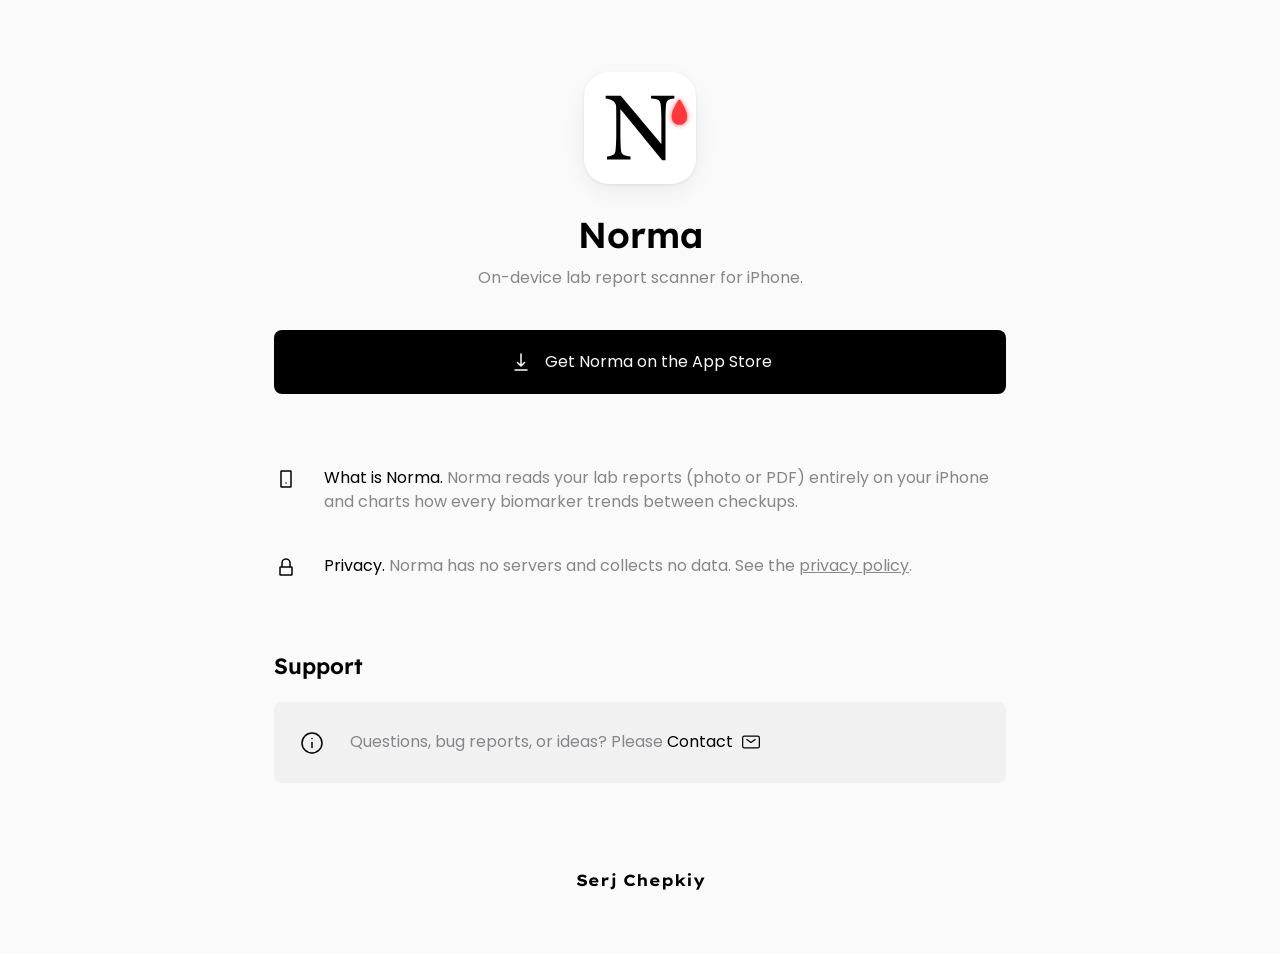
==== index.html @ 56deb4cc "Add the app icon to the page and refresh the stale favicons The site's icons still showed an older m" ====
<!doctype html>
<html lang="en">
<head>
  <meta charset="utf-8">
  <meta name="viewport" content="width=device-width, initial-scale=1">
  <title>Norma — lab results tracker for iPhone</title>
  <meta name="description" content="Norma reads your lab reports on your iPhone and charts how every biomarker trends between checkups.">
  <link rel="canonical" href="https://norma.serj.design/">
  <meta name="apple-itunes-app" content="app-id=6787452888">
  <meta property="og:type" content="website">
  <meta property="og:url" content="https://norma.serj.design/">
  <meta property="og:title" content="Norma — lab results tracker for iPhone">
  <meta property="og:description" content="Norma reads your lab reports on your iPhone and charts how every biomarker trends between checkups.">
  <meta property="og:image" content="https://norma.serj.design/apple-touch-icon.png">
  <link rel="icon" href="favicon.ico" sizes="any">
  <link rel="icon" type="image/png" sizes="32x32" href="favicon-32x32.png">
  <link rel="icon" type="image/png" sizes="16x16" href="favicon-16x16.png">
  <link rel="apple-touch-icon" href="apple-touch-icon.png">
  <link rel="preconnect" href="https://fonts.googleapis.com">
  <link rel="preconnect" href="https://fonts.gstatic.com" crossorigin>
  <link href="https://fonts.googleapis.com/css2?family=Lexend:wght@600&family=Lexend+Exa:wght@700&family=Poppins&display=swap" rel="stylesheet">
  <link rel="stylesheet" href="style.css">
</head>
<body>
<main>
  <img class="appicon" src="icon.svg" width="112" height="112" alt="Norma app icon">
  <h1 class="with-lede">Norma</h1>
  <p class="lede">On-device lab report scanner for iPhone.</p>

  <div class="get">
    <a class="cta" id="cta" href="https://apps.apple.com/app/id6787452888"><svg width="24" height="24" class="icon" stroke-width="1.5" viewBox="0 0 24 24" fill="none" xmlns="http://www.w3.org/2000/svg"><path d="M6 20H18" stroke="currentColor" stroke-linecap="round" stroke-linejoin="round"/><path d="M12 4V16M12 16L15.5 12.5M12 16L8.5 12.5" stroke="currentColor" stroke-linecap="round" stroke-linejoin="round"/></svg><span class="cta-label">Get Norma on the App Store</span></a>
  </div>

  <div class="escape" id="escape" hidden>
    <svg width="24" height="24" class="icon" stroke-width="1.5" viewBox="0 0 24 24" fill="none" xmlns="http://www.w3.org/2000/svg"><path d="M21 3L14 10" stroke="currentColor" stroke-linecap="round" stroke-linejoin="round"/><path d="M21 8V3H16" stroke="currentColor" stroke-linecap="round" stroke-linejoin="round"/><path d="M21 14V19.4C21 19.7314 20.7314 20 20.4 20H4.6C4.26863 20 4 19.7314 4 19.4V4.6C4 4.26863 4.26863 4 4.6 4H10" stroke="currentColor" stroke-linecap="round" stroke-linejoin="round"/></svg>
    <div>
      <p><b>Still here?</b> <span id="escape-app">This app</span> is holding the App Store link inside its own browser. Open this page in your browser instead:</p>
      <ol>
        <li>Tap <span class="chip">•••</span> in the top-right corner.</li>
        <li>Choose <b id="escape-exit">Open in browser</b>.</li>
        <li>Tap <b>Get Norma on the App Store</b> again.</li>
      </ol>
      <button type="button" class="copy" id="copy" hidden>Copy the App Store link</button>
    </div>
  </div>

  <div class="row"><svg width="24" height="24" class="icon" stroke-width="1.5" viewBox="0 0 24 24" fill="none" xmlns="http://www.w3.org/2000/svg"><path d="M12 16.01L12.01 15.9989" stroke="currentColor" stroke-linecap="round" stroke-linejoin="round"/><path d="M7 19.4V4.6C7 4.26863 7.26863 4 7.6 4H16.4C16.7314 4 17 4.26863 17 4.6V19.4C17 19.7314 16.7314 20 16.4 20H7.6C7.26863 20 7 19.7314 7 19.4Z" stroke="currentColor" stroke-width="1.5"/></svg><p><b>What is Norma.</b> Norma reads your lab reports (photo or PDF) entirely on your iPhone and charts how every biomarker trends between checkups.</p></div>
  <div class="row"><svg width="24" height="24" class="icon" stroke-width="1.5" viewBox="0 0 24 24" fill="none" xmlns="http://www.w3.org/2000/svg"><path d="M16 12H17.4C17.7314 12 18 12.2686 18 12.6V19.4C18 19.7314 17.7314 20 17.4 20H6.6C6.26863 20 6 19.7314 6 19.4V12.6C6 12.2686 6.26863 12 6.6 12H8M16 12V8C16 6.66667 15.2 4 12 4C8.8 4 8 6.66667 8 8V12M16 12H8" stroke="currentColor" stroke-linecap="round" stroke-linejoin="round"/></svg><p><b>Privacy.</b> Norma has no servers and collects no data. See the <a href="/privacy">privacy policy</a>.</p></div>

  <h2 id="support">Support</h2>
  <div class="contact"><svg width="24" height="24" class="icon" stroke-width="1.5" viewBox="0 0 24 24" fill="none" xmlns="http://www.w3.org/2000/svg"><path d="M12 11.5V16.5" stroke="currentColor" stroke-linecap="round" stroke-linejoin="round"/><path d="M12 7.51L12.01 7.49889" stroke="currentColor" stroke-linecap="round" stroke-linejoin="round"/><path d="M12 22C17.5228 22 22 17.5228 22 12C22 6.47715 17.5228 2 12 2C6.47715 2 2 6.47715 2 12C2 17.5228 6.47715 22 12 22Z" stroke="currentColor" stroke-linecap="round" stroke-linejoin="round"/></svg><p>Questions, bug reports, or ideas? Please <a href="mailto:serj@serj.design">Contact <svg width="24" height="24" class="icon" stroke-width="1.5" viewBox="0 0 24 24" fill="none" xmlns="http://www.w3.org/2000/svg"><path d="M7 9L12 12.5L17 9" stroke="currentColor" stroke-linecap="round" stroke-linejoin="round"/><path d="M2 17V7C2 5.89543 2.89543 5 4 5H20C21.1046 5 22 5.89543 22 7V17C22 18.1046 21.1046 19 20 19H4C2.89543 19 2 18.1046 2 17Z" stroke="currentColor" stroke-width="1.5"/></svg></a></p></div>
  <footer>Serj Chepkiy</footer>
</main>
<script src="inapp.js" defer></script>
</body>
</html>
---- style.css ----
* { margin: 0; padding: 0; box-sizing: border-box; }

body {
  background: #fafafa;
  color: #000;
  font-family: "Poppins", -apple-system, "Helvetica Neue", Arial, sans-serif;
  font-size: 16px;
  font-weight: 400;
  line-height: 1.5;
  -webkit-font-smoothing: antialiased;
}

main {
  max-width: 780px;
  margin: 0 auto;
  padding: 72px 24px 64px;
}

[hidden] { display: none !important; }

h1 {
  font-family: "Lexend", -apple-system, "Helvetica Neue", Arial, sans-serif;
  font-weight: 600;
  font-size: 36px;
  line-height: 150%;
  text-align: center;
  margin-bottom: 72px;
}

h1.with-lede { margin-bottom: 4px; }

.appicon {
  display: block;
  width: 112px;
  height: 112px;
  margin: 0 auto 24px;
  border-radius: 25px;
  box-shadow: 0 1px 3px rgba(0, 0, 0, 0.08), 0 8px 24px rgba(0, 0, 0, 0.06);
}

h2 {
  font-family: "Lexend", -apple-system, "Helvetica Neue", Arial, sans-serif;
  font-weight: 600;
  font-size: 22px;
  line-height: 1.4;
  margin-top: 72px;
  margin-bottom: 20px;
}

.lede {
  text-align: center;
  color: #86878a;
  margin-bottom: 40px;
}

.row {
  display: flex;
  gap: 26px;
  margin-bottom: 40px;
  color: #86878a;
}

.row b { color: #000; font-weight: 400; }

.icon { flex-shrink: 0; margin-top: 1px; color: #000; }

.contact {
  display: flex;
  gap: 26px;
  align-items: center;
  background: #f1f1f2;
  border-radius: 8px;
  padding: 28px 26px;
  margin-top: 72px;
  color: #86878a;
}

.contact a {
  color: #000;
  text-decoration: none;
  display: inline-flex;
  align-items: center;
  gap: 8px;
}
.contact a:hover { text-decoration: underline; }
.contact a .icon { margin: 0; width: 20px; height: 20px; }

h2 + .contact { margin-top: 0; }

.get { margin-bottom: 72px; }

.cta {
  display: flex;
  align-items: center;
  justify-content: center;
  gap: 12px;
  background: #000;
  color: #fafafa;
  border-radius: 8px;
  padding: 20px 26px;
  text-decoration: none;
  transition: opacity 0.15s;
}

.cta .icon { color: inherit; margin: 0; }
.cta:hover { opacity: 0.85; }
.cta[aria-busy="true"] { opacity: 0.5; pointer-events: none; }

.escape {
  display: flex;
  gap: 26px;
  background: #f1f1f2;
  border-radius: 8px;
  padding: 28px 26px;
  margin-bottom: 72px;
  color: #86878a;
}

.escape b { color: #000; font-weight: 400; }
.escape ol { margin: 16px 0 0 20px; }
.escape li { margin-bottom: 6px; }

.chip {
  display: inline-block;
  background: #fff;
  border-radius: 5px;
  padding: 0 8px;
  color: #000;
  letter-spacing: 1px;
}

.copy {
  font: inherit;
  color: #000;
  background: #fff;
  border: 0;
  border-radius: 8px;
  padding: 12px 18px;
  margin-top: 20px;
  cursor: pointer;
}

.copy:hover { opacity: 0.85; }

footer {
  font-family: "Lexend Exa", -apple-system, "Helvetica Neue", Arial, sans-serif;
  font-weight: 700;
  font-size: 16px;
  line-height: 1.2;
  color: #000;
  text-align: center;
  margin-top: 88px;
}

a { color: inherit; }
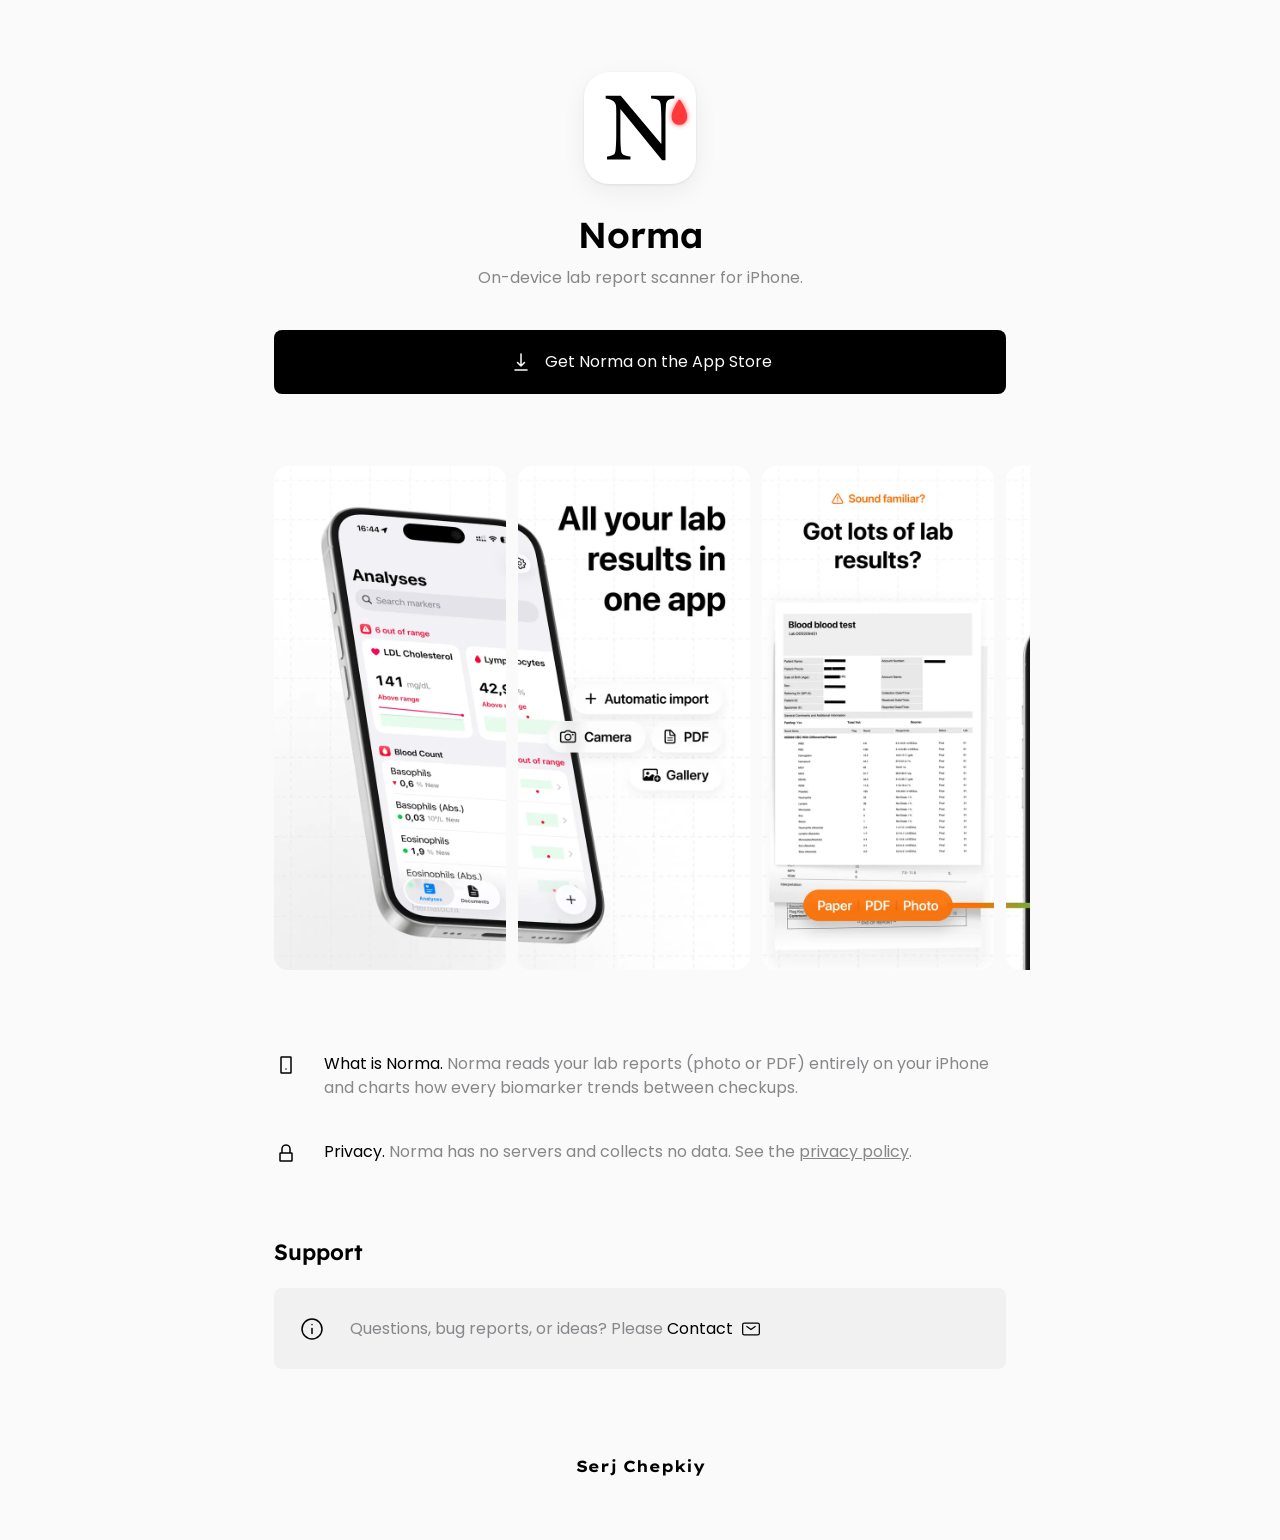
==== commit 10ed7c78: "Add a screenshot strip and a real link-preview image Screenshots come from the live App Store listin" ====
--- a/index.html
+++ b/index.html
@@ -11,7 +11,10 @@
   <meta property="og:url" content="https://norma.serj.design/">
   <meta property="og:title" content="Norma — lab results tracker for iPhone">
   <meta property="og:description" content="Norma reads your lab reports on your iPhone and charts how every biomarker trends between checkups.">
-  <meta property="og:image" content="https://norma.serj.design/apple-touch-icon.png">
+  <meta property="og:image" content="https://norma.serj.design/og.png">
+  <meta property="og:image:width" content="1200">
+  <meta property="og:image:height" content="630">
+  <meta name="twitter:card" content="summary_large_image">
   <link rel="icon" href="favicon.ico" sizes="any">
   <link rel="icon" type="image/png" sizes="32x32" href="favicon-32x32.png">
   <link rel="icon" type="image/png" sizes="16x16" href="favicon-16x16.png">
@@ -44,6 +47,17 @@
     </div>
   </div>
 
+  <div class="shots" role="group" aria-label="Norma screenshots">
+    <img src="shots/01.webp" width="540" height="1174" loading="lazy" decoding="async" alt="The Analyses list, with markers that fall outside their reference range flagged at the top.">
+    <img src="shots/02.webp" width="540" height="1174" loading="lazy" decoding="async" alt="All your lab results in one app: import automatically from the camera, a PDF, or your photo gallery.">
+    <img src="shots/03.webp" width="540" height="1174" loading="lazy" decoding="async" alt="A paper lab report, ready to be scanned into the app.">
+    <img src="shots/04.webp" width="540" height="1174" loading="lazy" decoding="async" alt="The Add Checkup screen: scan with the camera, choose photos, import a PDF, or enter values by hand.">
+    <img src="shots/05.webp" width="540" height="1174" loading="lazy" decoding="async" alt="One biomarker's trend chart, with its reference range and the full history of past results.">
+    <img src="shots/06.webp" width="540" height="1174" loading="lazy" decoding="async" alt="Seeing at a glance which markers are above or below their reference range.">
+    <img src="shots/07.webp" width="540" height="1174" loading="lazy" decoding="async" alt="Lab results are processed only on your device, and the app works offline.">
+    <img src="shots/08.webp" width="540" height="1174" loading="lazy" decoding="async" alt="Settings, showing iCloud sync and measurement unit options.">
+  </div>
+
   <div class="row"><svg width="24" height="24" class="icon" stroke-width="1.5" viewBox="0 0 24 24" fill="none" xmlns="http://www.w3.org/2000/svg"><path d="M12 16.01L12.01 15.9989" stroke="currentColor" stroke-linecap="round" stroke-linejoin="round"/><path d="M7 19.4V4.6C7 4.26863 7.26863 4 7.6 4H16.4C16.7314 4 17 4.26863 17 4.6V19.4C17 19.7314 16.7314 20 16.4 20H7.6C7.26863 20 7 19.7314 7 19.4Z" stroke="currentColor" stroke-width="1.5"/></svg><p><b>What is Norma.</b> Norma reads your lab reports (photo or PDF) entirely on your iPhone and charts how every biomarker trends between checkups.</p></div>
   <div class="row"><svg width="24" height="24" class="icon" stroke-width="1.5" viewBox="0 0 24 24" fill="none" xmlns="http://www.w3.org/2000/svg"><path d="M16 12H17.4C17.7314 12 18 12.2686 18 12.6V19.4C18 19.7314 17.7314 20 17.4 20H6.6C6.26863 20 6 19.7314 6 19.4V12.6C6 12.2686 6.26863 12 6.6 12H8M16 12V8C16 6.66667 15.2 4 12 4C8.8 4 8 6.66667 8 8V12M16 12H8" stroke="currentColor" stroke-linecap="round" stroke-linejoin="round"/></svg><p><b>Privacy.</b> Norma has no servers and collects no data. See the <a href="/privacy">privacy policy</a>.</p></div>
 
--- a/style.css
+++ b/style.css
@@ -106,6 +106,27 @@
 .cta:hover { opacity: 0.85; }
 .cta[aria-busy="true"] { opacity: 0.5; pointer-events: none; }
 
+/* Bleeds past main's 24px padding so the strip runs to the screen edges. */
+.shots {
+  display: flex;
+  gap: 12px;
+  overflow-x: auto;
+  overscroll-behavior-x: contain;
+  scroll-snap-type: x proximity;
+  -webkit-overflow-scrolling: touch;
+  margin: 0 -24px 72px;
+  padding: 0 24px 10px;
+}
+
+.shots img {
+  flex: 0 0 auto;
+  width: 232px;
+  height: auto;
+  border-radius: 14px;
+  scroll-snap-align: center;
+  background: #f1f1f2;
+}
+
 .escape {
   display: flex;
   gap: 26px;
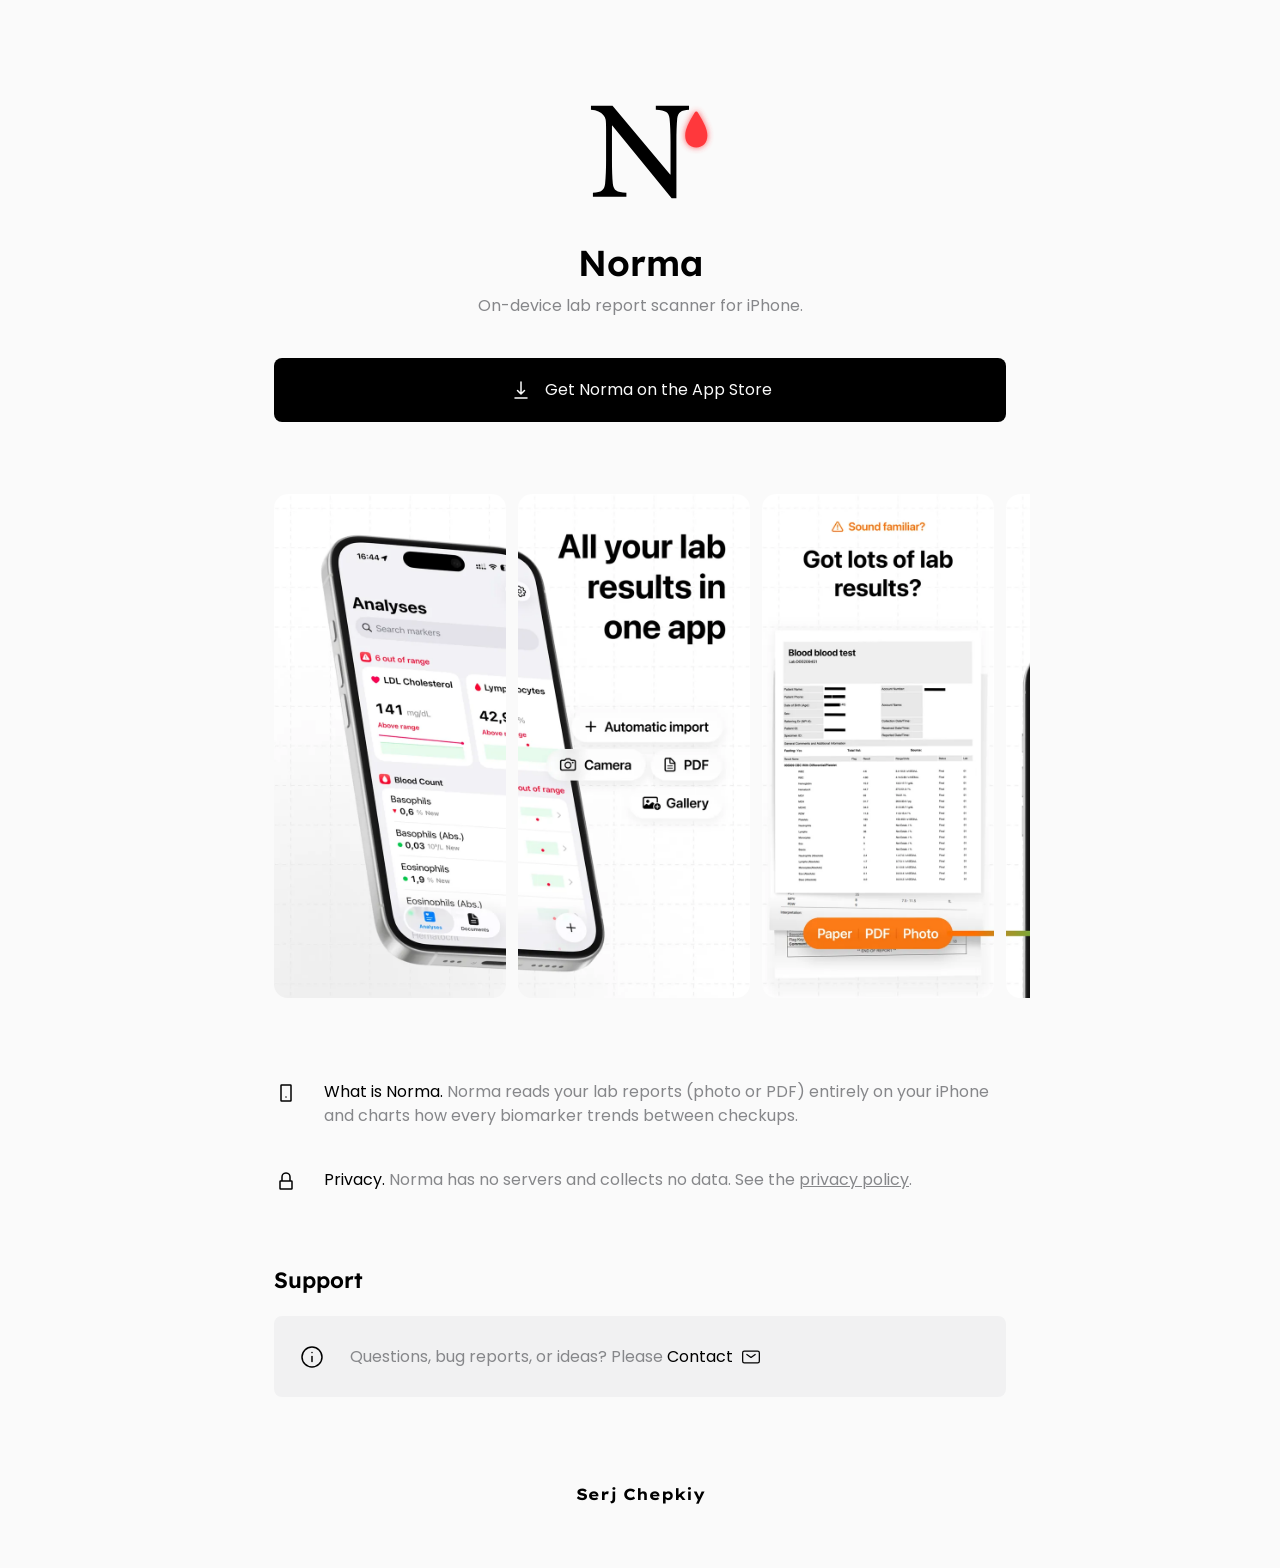
==== commit 123953c0: "Use the app's real artwork and its bare mark, not a flat copy of the icon The previous commit drew i" ====
--- a/index.html
+++ b/index.html
@@ -26,7 +26,7 @@
 </head>
 <body>
 <main>
-  <img class="appicon" src="icon.svg" width="112" height="112" alt="Norma app icon">
+  <img class="mark" src="mark.svg" width="160" height="160" alt="" aria-hidden="true">
   <h1 class="with-lede">Norma</h1>
   <p class="lede">On-device lab report scanner for iPhone.</p>
 
--- a/style.css
+++ b/style.css
@@ -29,13 +29,14 @@
 
 h1.with-lede { margin-bottom: 4px; }
 
-.appicon {
+/* The icon's own letterform and drop, no tile: the mark sits on the page the
+   way it sits on the app's welcome screen. It keeps the icon's full 1024pt
+   canvas, so the visible mark is smaller than the box. */
+.mark {
   display: block;
-  width: 112px;
-  height: 112px;
-  margin: 0 auto 24px;
-  border-radius: 25px;
-  box-shadow: 0 1px 3px rgba(0, 0, 0, 0.08), 0 8px 24px rgba(0, 0, 0, 0.06);
+  width: 160px;
+  height: 160px;
+  margin: 0 auto 4px;
 }
 
 h2 {
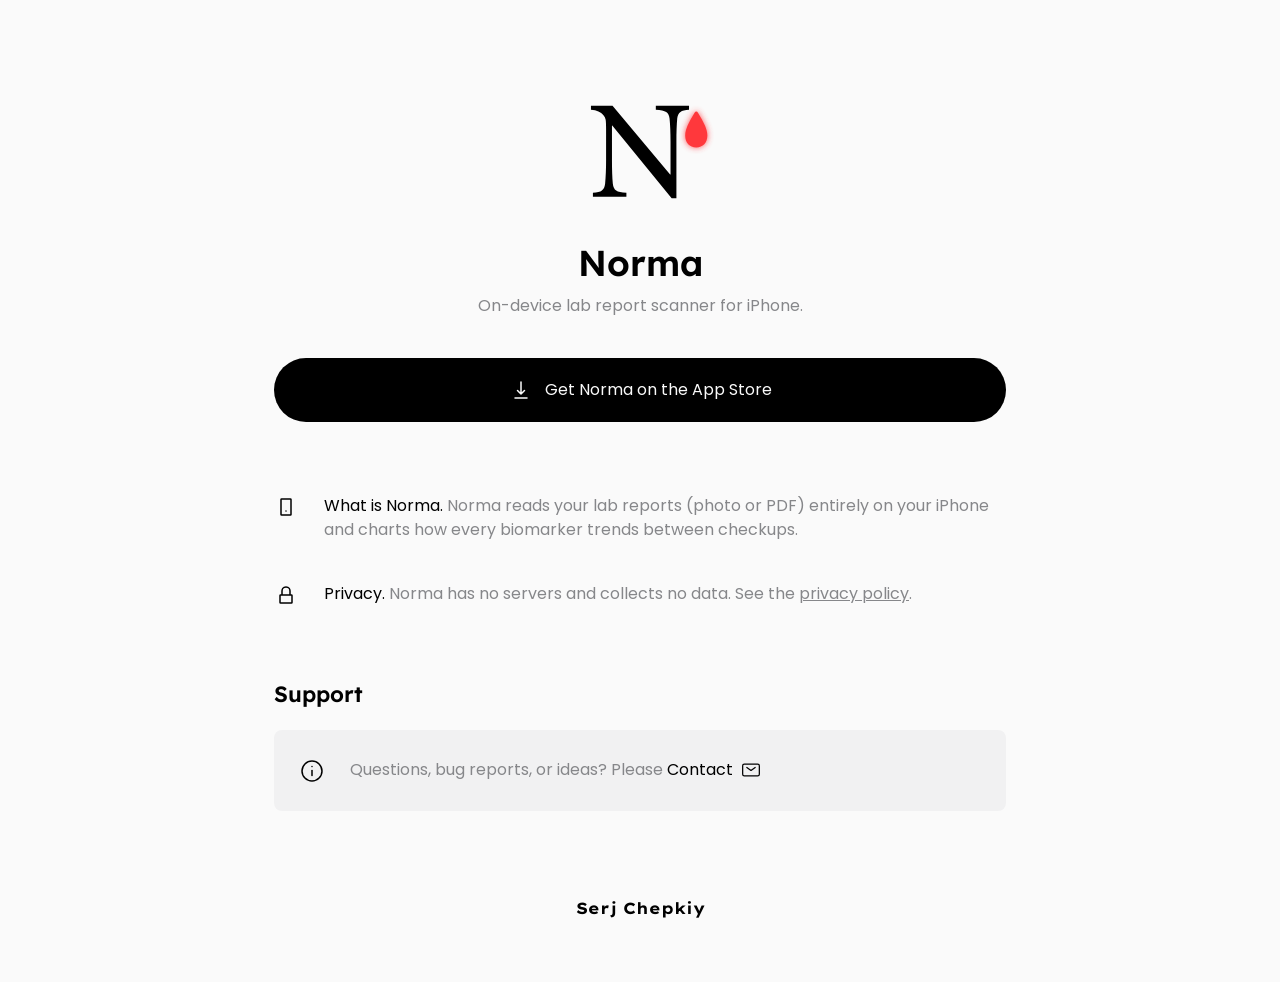
==== commit 8cf96ab9: "Drop the screenshot strip and make the CTA a pill The screenshots were English App Store exports, an" ====
--- a/index.html
+++ b/index.html
@@ -47,17 +47,6 @@
     </div>
   </div>
 
-  <div class="shots" role="group" aria-label="Norma screenshots">
-    <img src="shots/01.webp" width="540" height="1174" loading="lazy" decoding="async" alt="The Analyses list, with markers that fall outside their reference range flagged at the top.">
-    <img src="shots/02.webp" width="540" height="1174" loading="lazy" decoding="async" alt="All your lab results in one app: import automatically from the camera, a PDF, or your photo gallery.">
-    <img src="shots/03.webp" width="540" height="1174" loading="lazy" decoding="async" alt="A paper lab report, ready to be scanned into the app.">
-    <img src="shots/04.webp" width="540" height="1174" loading="lazy" decoding="async" alt="The Add Checkup screen: scan with the camera, choose photos, import a PDF, or enter values by hand.">
-    <img src="shots/05.webp" width="540" height="1174" loading="lazy" decoding="async" alt="One biomarker's trend chart, with its reference range and the full history of past results.">
-    <img src="shots/06.webp" width="540" height="1174" loading="lazy" decoding="async" alt="Seeing at a glance which markers are above or below their reference range.">
-    <img src="shots/07.webp" width="540" height="1174" loading="lazy" decoding="async" alt="Lab results are processed only on your device, and the app works offline.">
-    <img src="shots/08.webp" width="540" height="1174" loading="lazy" decoding="async" alt="Settings, showing iCloud sync and measurement unit options.">
-  </div>
-
   <div class="row"><svg width="24" height="24" class="icon" stroke-width="1.5" viewBox="0 0 24 24" fill="none" xmlns="http://www.w3.org/2000/svg"><path d="M12 16.01L12.01 15.9989" stroke="currentColor" stroke-linecap="round" stroke-linejoin="round"/><path d="M7 19.4V4.6C7 4.26863 7.26863 4 7.6 4H16.4C16.7314 4 17 4.26863 17 4.6V19.4C17 19.7314 16.7314 20 16.4 20H7.6C7.26863 20 7 19.7314 7 19.4Z" stroke="currentColor" stroke-width="1.5"/></svg><p><b>What is Norma.</b> Norma reads your lab reports (photo or PDF) entirely on your iPhone and charts how every biomarker trends between checkups.</p></div>
   <div class="row"><svg width="24" height="24" class="icon" stroke-width="1.5" viewBox="0 0 24 24" fill="none" xmlns="http://www.w3.org/2000/svg"><path d="M16 12H17.4C17.7314 12 18 12.2686 18 12.6V19.4C18 19.7314 17.7314 20 17.4 20H6.6C6.26863 20 6 19.7314 6 19.4V12.6C6 12.2686 6.26863 12 6.6 12H8M16 12V8C16 6.66667 15.2 4 12 4C8.8 4 8 6.66667 8 8V12M16 12H8" stroke="currentColor" stroke-linecap="round" stroke-linejoin="round"/></svg><p><b>Privacy.</b> Norma has no servers and collects no data. See the <a href="/privacy">privacy policy</a>.</p></div>
 
--- a/style.css
+++ b/style.css
@@ -97,7 +97,7 @@
   gap: 12px;
   background: #000;
   color: #fafafa;
-  border-radius: 8px;
+  border-radius: 999px;
   padding: 20px 26px;
   text-decoration: none;
   transition: opacity 0.15s;
@@ -106,27 +106,6 @@
 .cta .icon { color: inherit; margin: 0; }
 .cta:hover { opacity: 0.85; }
 .cta[aria-busy="true"] { opacity: 0.5; pointer-events: none; }
-
-/* Bleeds past main's 24px padding so the strip runs to the screen edges. */
-.shots {
-  display: flex;
-  gap: 12px;
-  overflow-x: auto;
-  overscroll-behavior-x: contain;
-  scroll-snap-type: x proximity;
-  -webkit-overflow-scrolling: touch;
-  margin: 0 -24px 72px;
-  padding: 0 24px 10px;
-}
-
-.shots img {
-  flex: 0 0 auto;
-  width: 232px;
-  height: auto;
-  border-radius: 14px;
-  scroll-snap-align: center;
-  background: #f1f1f2;
-}
 
 .escape {
   display: flex;
